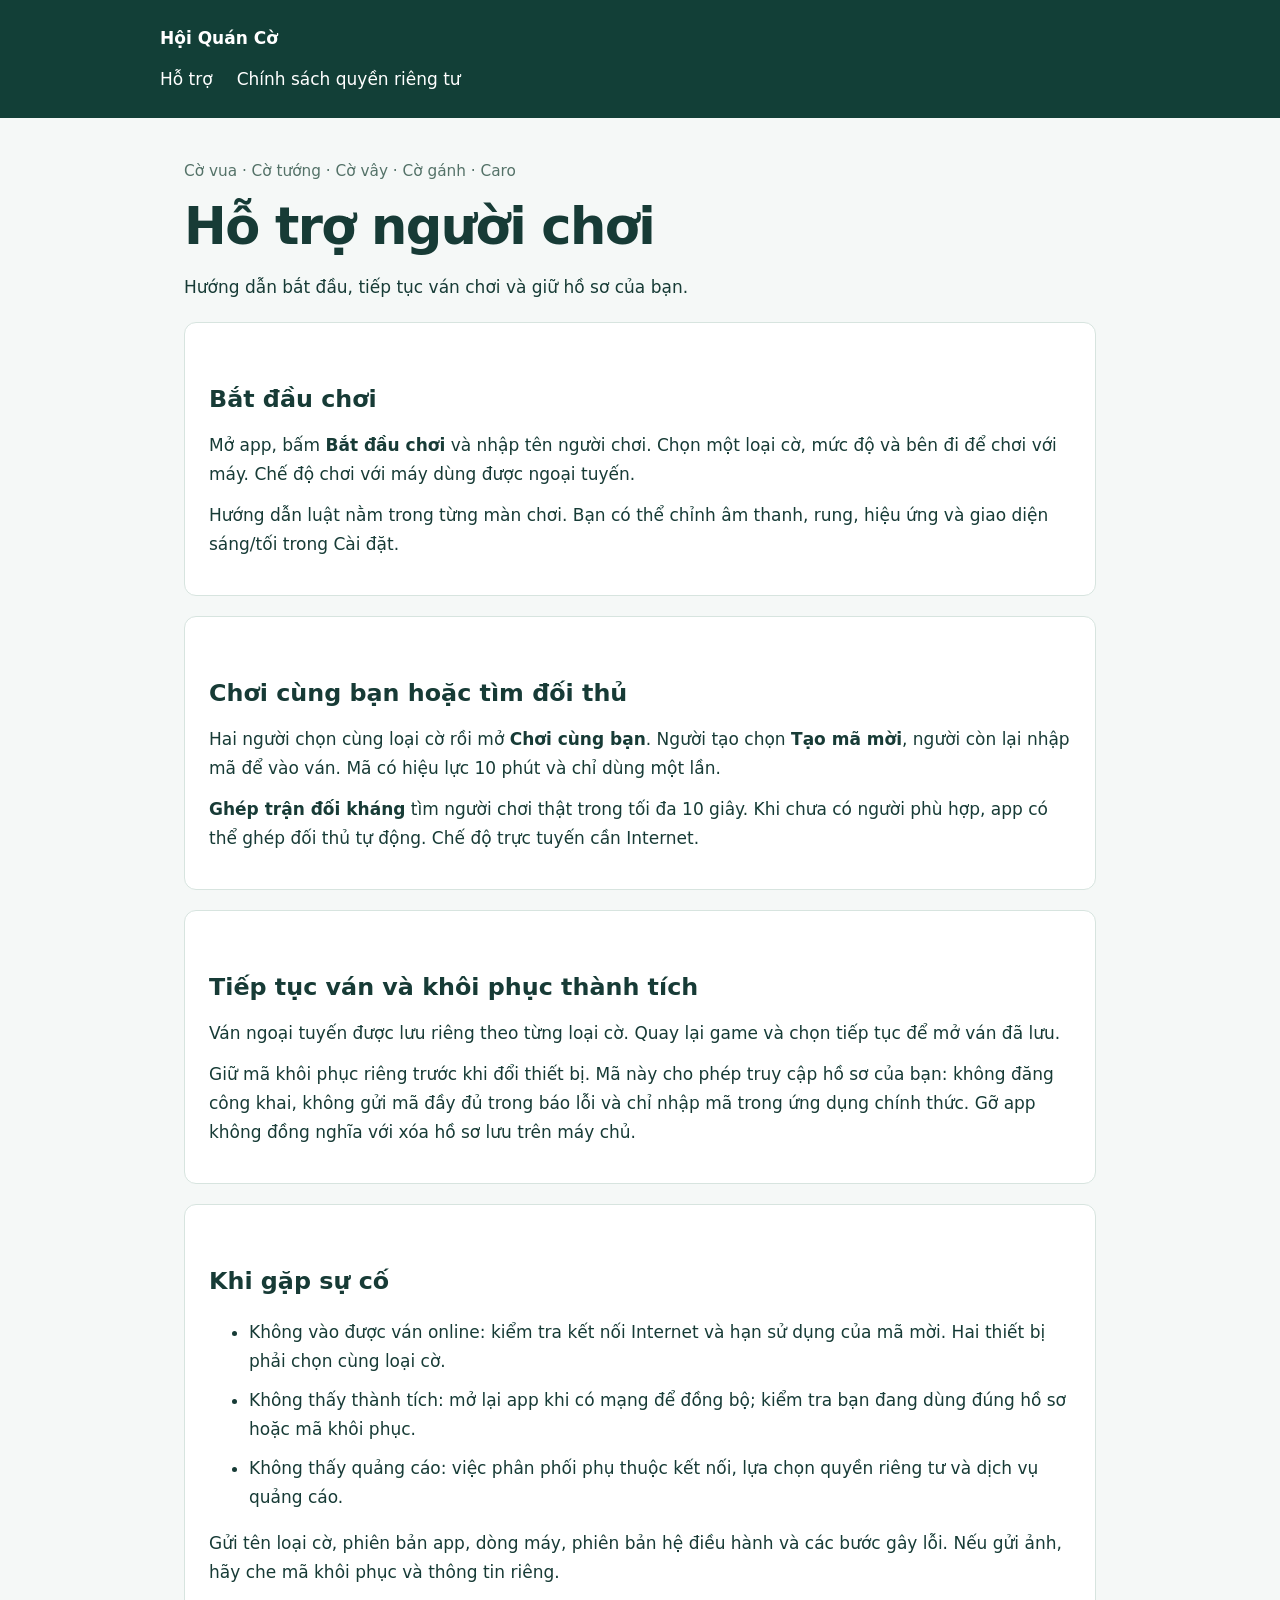
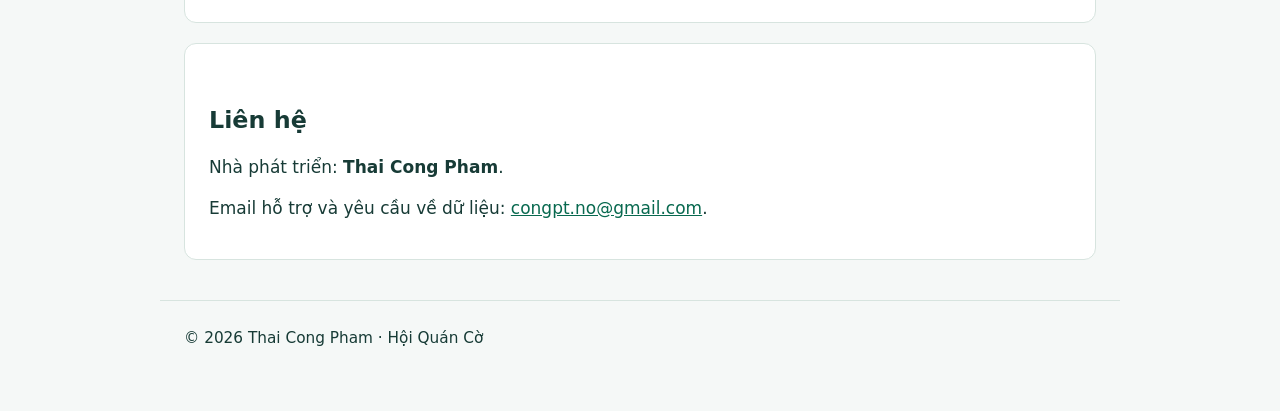
==== index.html @ 3de70e70 "Publish support and privacy pages for Hội Quán Cờ" ====
<!doctype html><html lang="vi"><head><meta charset="utf-8"><meta name="viewport" content="width=device-width,initial-scale=1"><title>Hỗ trợ — Hội Quán Cờ</title><meta name="description" content="Hướng dẫn chơi, khôi phục hồ sơ và liên hệ hỗ trợ ứng dụng Hội Quán Cờ."><link rel="stylesheet" href="style.css"><link rel="icon" href="data:image/svg+xml,%3Csvg xmlns='http://www.w3.org/2000/svg' viewBox='0 0 32 32'%3E%3Crect width='32' height='32' rx='6' fill='%23123f37'/%3E%3Cpath d='M8 8h8v8H8zm8 8h8v8h-8z' fill='%23efcc73'/%3E%3C/svg%3E"></head><body><header><a href="./">Hội Quán Cờ</a><nav aria-label="Điều hướng"><a href="./">Hỗ trợ</a><a href="privacy.html">Chính sách quyền riêng tư</a></nav></header><main><p class="meta">Cờ vua · Cờ tướng · Cờ vây · Cờ gánh · Caro</p><h1>Hỗ trợ người chơi</h1><p>Hướng dẫn bắt đầu, tiếp tục ván chơi và giữ hồ sơ của bạn.</p><section><h2>Bắt đầu chơi</h2><p>Mở app, bấm <strong>Bắt đầu chơi</strong> và nhập tên người chơi. Chọn một loại cờ, mức độ và bên đi để chơi với máy. Chế độ chơi với máy dùng được ngoại tuyến.</p><p>Hướng dẫn luật nằm trong từng màn chơi. Bạn có thể chỉnh âm thanh, rung, hiệu ứng và giao diện sáng/tối trong Cài đặt.</p></section><section><h2>Chơi cùng bạn hoặc tìm đối thủ</h2><p>Hai người chọn cùng loại cờ rồi mở <strong>Chơi cùng bạn</strong>. Người tạo chọn <strong>Tạo mã mời</strong>, người còn lại nhập mã để vào ván. Mã có hiệu lực 10 phút và chỉ dùng một lần.</p><p><strong>Ghép trận đối kháng</strong> tìm người chơi thật trong tối đa 10 giây. Khi chưa có người phù hợp, app có thể ghép đối thủ tự động. Chế độ trực tuyến cần Internet.</p></section><section><h2>Tiếp tục ván và khôi phục thành tích</h2><p>Ván ngoại tuyến được lưu riêng theo từng loại cờ. Quay lại game và chọn tiếp tục để mở ván đã lưu.</p><p>Giữ mã khôi phục riêng trước khi đổi thiết bị. Mã này cho phép truy cập hồ sơ của bạn: không đăng công khai, không gửi mã đầy đủ trong báo lỗi và chỉ nhập mã trong ứng dụng chính thức. Gỡ app không đồng nghĩa với xóa hồ sơ lưu trên máy chủ.</p></section><section><h2>Khi gặp sự cố</h2><ul><li>Không vào được ván online: kiểm tra kết nối Internet và hạn sử dụng của mã mời. Hai thiết bị phải chọn cùng loại cờ.</li><li>Không thấy thành tích: mở lại app khi có mạng để đồng bộ; kiểm tra bạn đang dùng đúng hồ sơ hoặc mã khôi phục.</li><li>Không thấy quảng cáo: việc phân phối phụ thuộc kết nối, lựa chọn quyền riêng tư và dịch vụ quảng cáo.</li></ul><p>Gửi tên loại cờ, phiên bản app, dòng máy, phiên bản hệ điều hành và các bước gây lỗi. Nếu gửi ảnh, hãy che mã khôi phục và thông tin riêng.</p></section><section><h2>Liên hệ</h2><p>Nhà phát triển: <strong>Thai Cong Pham</strong>.</p><p>Email hỗ trợ và yêu cầu về dữ liệu: <a href="mailto:congpt.no@gmail.com">congpt.no@gmail.com</a>.</p></section></main><footer>© 2026 Thai Cong Pham · Hội Quán Cờ</footer></body></html>
---- style.css ----
:root{font-family:system-ui,-apple-system,sans-serif;color:#173b36;background:#f5f8f7;font-size:17px;line-height:1.7}*{box-sizing:border-box}body{margin:0}header{background:#123f37;color:#fff;padding:24px max(24px,calc((100vw - 960px)/2))}header a{color:inherit;text-decoration:none;font-weight:750}nav{display:flex;gap:24px;flex-wrap:wrap;margin-top:12px}nav a{font-size:1rem;font-weight:500}main{max-width:960px;margin:40px auto;padding:0 24px}h1{font-size:clamp(2rem,5vw,3rem);line-height:1.2;letter-spacing:-.03em;margin:0 0 16px}h2{font-size:1.4rem;margin:32px 0 12px}p{margin:12px 0}a{color:#08694f;overflow-wrap:anywhere}section{background:white;border:1px solid #d7e4df;padding:24px;margin:20px 0;border-radius:12px}.meta{color:#547268;font-size:.9rem}footer{max-width:960px;margin:36px auto;padding:24px;border-top:1px solid #d7e4df;font-size:.9rem}li{margin-bottom:10px}strong{font-weight:700}@media(max-width:480px){main{margin-top:28px}section{padding:20px}nav{gap:16px}}
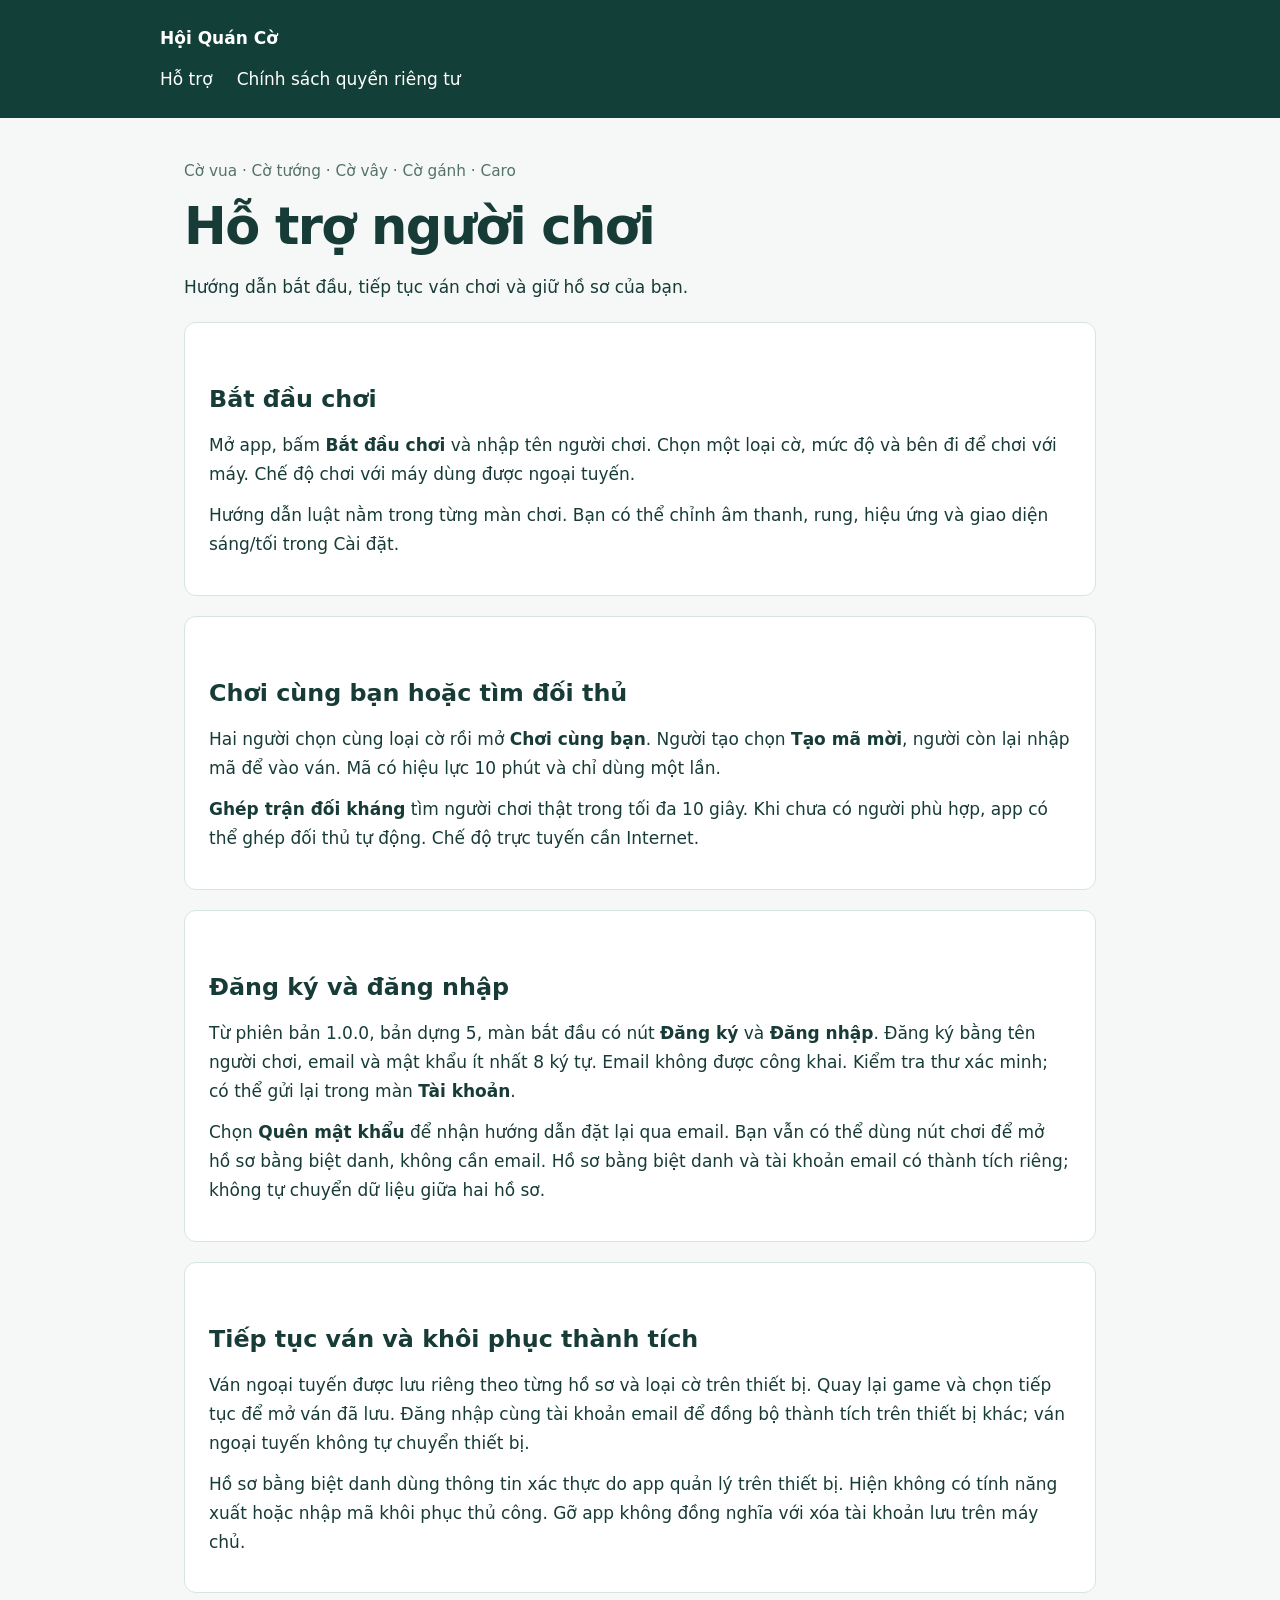
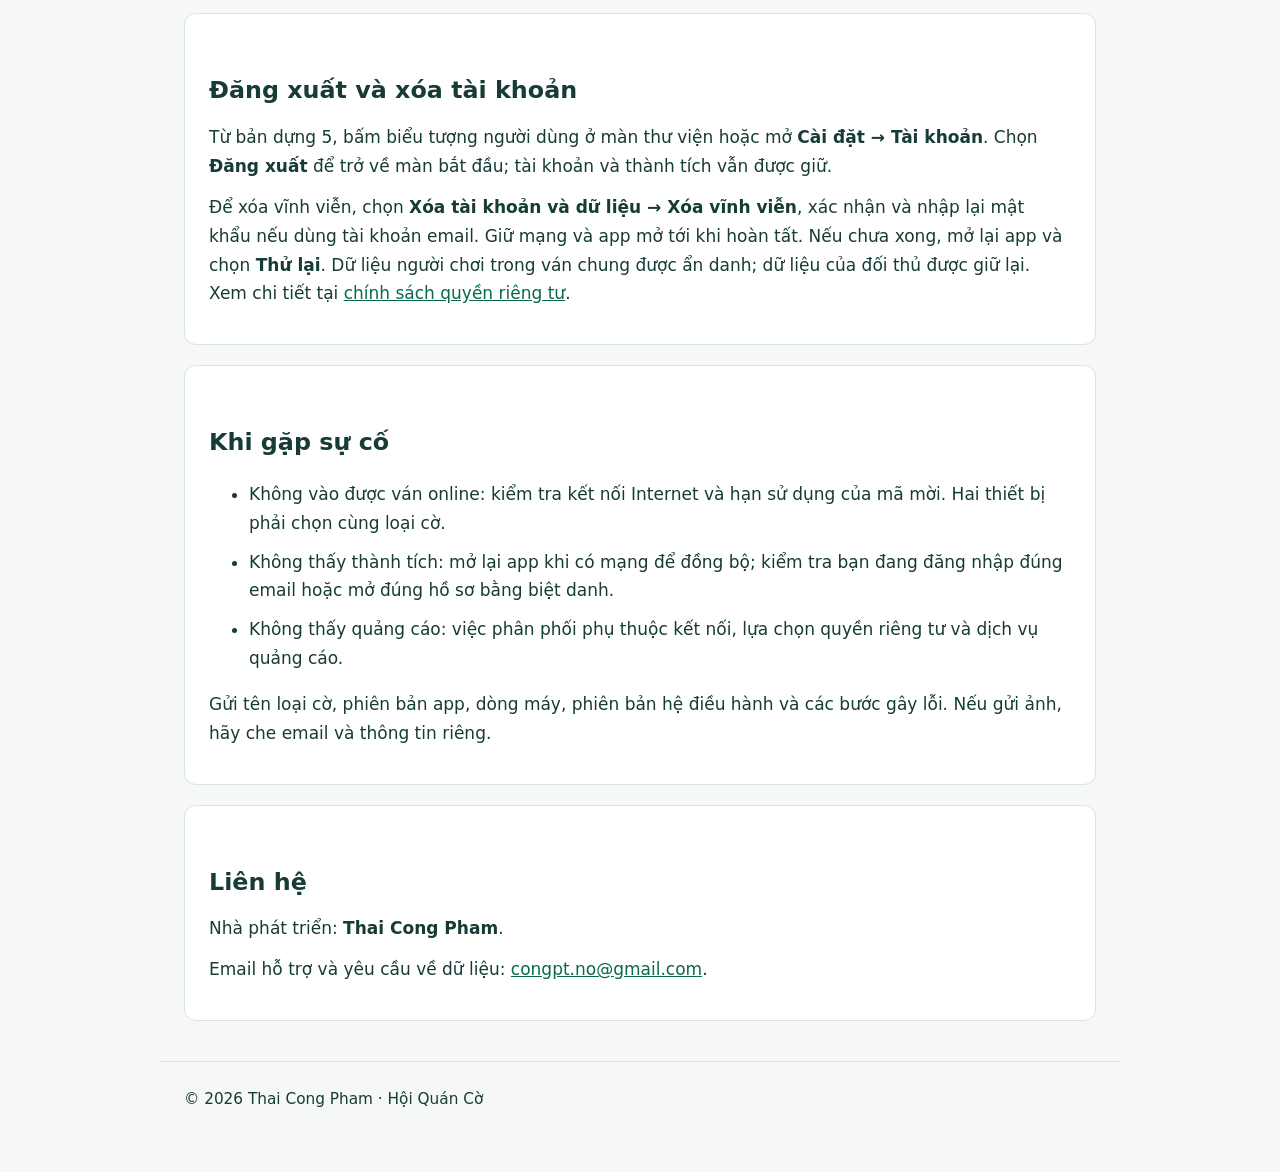
==== commit a2c52cf9: "Clarify email accounts, sign-out and account deletion for build 5" ====
--- a/index.html
+++ b/index.html
@@ -1 +1 @@
-<!doctype html><html lang="vi"><head><meta charset="utf-8"><meta name="viewport" content="width=device-width,initial-scale=1"><title>Hỗ trợ — Hội Quán Cờ</title><meta name="description" content="Hướng dẫn chơi, khôi phục hồ sơ và liên hệ hỗ trợ ứng dụng Hội Quán Cờ."><link rel="stylesheet" href="style.css"><link rel="icon" href="data:image/svg+xml,%3Csvg xmlns='http://www.w3.org/2000/svg' viewBox='0 0 32 32'%3E%3Crect width='32' height='32' rx='6' fill='%23123f37'/%3E%3Cpath d='M8 8h8v8H8zm8 8h8v8h-8z' fill='%23efcc73'/%3E%3C/svg%3E"></head><body><header><a href="./">Hội Quán Cờ</a><nav aria-label="Điều hướng"><a href="./">Hỗ trợ</a><a href="privacy.html">Chính sách quyền riêng tư</a></nav></header><main><p class="meta">Cờ vua · Cờ tướng · Cờ vây · Cờ gánh · Caro</p><h1>Hỗ trợ người chơi</h1><p>Hướng dẫn bắt đầu, tiếp tục ván chơi và giữ hồ sơ của bạn.</p><section><h2>Bắt đầu chơi</h2><p>Mở app, bấm <strong>Bắt đầu chơi</strong> và nhập tên người chơi. Chọn một loại cờ, mức độ và bên đi để chơi với máy. Chế độ chơi với máy dùng được ngoại tuyến.</p><p>Hướng dẫn luật nằm trong từng màn chơi. Bạn có thể chỉnh âm thanh, rung, hiệu ứng và giao diện sáng/tối trong Cài đặt.</p></section><section><h2>Chơi cùng bạn hoặc tìm đối thủ</h2><p>Hai người chọn cùng loại cờ rồi mở <strong>Chơi cùng bạn</strong>. Người tạo chọn <strong>Tạo mã mời</strong>, người còn lại nhập mã để vào ván. Mã có hiệu lực 10 phút và chỉ dùng một lần.</p><p><strong>Ghép trận đối kháng</strong> tìm người chơi thật trong tối đa 10 giây. Khi chưa có người phù hợp, app có thể ghép đối thủ tự động. Chế độ trực tuyến cần Internet.</p></section><section><h2>Tiếp tục ván và khôi phục thành tích</h2><p>Ván ngoại tuyến được lưu riêng theo từng loại cờ. Quay lại game và chọn tiếp tục để mở ván đã lưu.</p><p>Giữ mã khôi phục riêng trước khi đổi thiết bị. Mã này cho phép truy cập hồ sơ của bạn: không đăng công khai, không gửi mã đầy đủ trong báo lỗi và chỉ nhập mã trong ứng dụng chính thức. Gỡ app không đồng nghĩa với xóa hồ sơ lưu trên máy chủ.</p></section><section><h2>Khi gặp sự cố</h2><ul><li>Không vào được ván online: kiểm tra kết nối Internet và hạn sử dụng của mã mời. Hai thiết bị phải chọn cùng loại cờ.</li><li>Không thấy thành tích: mở lại app khi có mạng để đồng bộ; kiểm tra bạn đang dùng đúng hồ sơ hoặc mã khôi phục.</li><li>Không thấy quảng cáo: việc phân phối phụ thuộc kết nối, lựa chọn quyền riêng tư và dịch vụ quảng cáo.</li></ul><p>Gửi tên loại cờ, phiên bản app, dòng máy, phiên bản hệ điều hành và các bước gây lỗi. Nếu gửi ảnh, hãy che mã khôi phục và thông tin riêng.</p></section><section><h2>Liên hệ</h2><p>Nhà phát triển: <strong>Thai Cong Pham</strong>.</p><p>Email hỗ trợ và yêu cầu về dữ liệu: <a href="mailto:congpt.no@gmail.com">congpt.no@gmail.com</a>.</p></section></main><footer>© 2026 Thai Cong Pham · Hội Quán Cờ</footer></body></html>
+<!doctype html><html lang="vi"><head><meta charset="utf-8"><meta name="viewport" content="width=device-width,initial-scale=1"><title>Hỗ trợ — Hội Quán Cờ</title><meta name="description" content="Hướng dẫn chơi, tài khoản và liên hệ hỗ trợ ứng dụng Hội Quán Cờ."><link rel="stylesheet" href="style.css"><link rel="icon" href="data:image/svg+xml,%3Csvg xmlns='http://www.w3.org/2000/svg' viewBox='0 0 32 32'%3E%3Crect width='32' height='32' rx='6' fill='%23123f37'/%3E%3Cpath d='M8 8h8v8H8zm8 8h8v8h-8z' fill='%23efcc73'/%3E%3C/svg%3E"></head><body><header><a href="./">Hội Quán Cờ</a><nav aria-label="Điều hướng"><a href="./">Hỗ trợ</a><a href="privacy.html">Chính sách quyền riêng tư</a></nav></header><main><p class="meta">Cờ vua · Cờ tướng · Cờ vây · Cờ gánh · Caro</p><h1>Hỗ trợ người chơi</h1><p>Hướng dẫn bắt đầu, tiếp tục ván chơi và giữ hồ sơ của bạn.</p><section><h2>Bắt đầu chơi</h2><p>Mở app, bấm <strong>Bắt đầu chơi</strong> và nhập tên người chơi. Chọn một loại cờ, mức độ và bên đi để chơi với máy. Chế độ chơi với máy dùng được ngoại tuyến.</p><p>Hướng dẫn luật nằm trong từng màn chơi. Bạn có thể chỉnh âm thanh, rung, hiệu ứng và giao diện sáng/tối trong Cài đặt.</p></section><section><h2>Chơi cùng bạn hoặc tìm đối thủ</h2><p>Hai người chọn cùng loại cờ rồi mở <strong>Chơi cùng bạn</strong>. Người tạo chọn <strong>Tạo mã mời</strong>, người còn lại nhập mã để vào ván. Mã có hiệu lực 10 phút và chỉ dùng một lần.</p><p><strong>Ghép trận đối kháng</strong> tìm người chơi thật trong tối đa 10 giây. Khi chưa có người phù hợp, app có thể ghép đối thủ tự động. Chế độ trực tuyến cần Internet.</p></section><section><h2>Đăng ký và đăng nhập</h2><p>Từ phiên bản 1.0.0, bản dựng 5, màn bắt đầu có nút <strong>Đăng ký</strong> và <strong>Đăng nhập</strong>. Đăng ký bằng tên người chơi, email và mật khẩu ít nhất 8 ký tự. Email không được công khai. Kiểm tra thư xác minh; có thể gửi lại trong màn <strong>Tài khoản</strong>.</p><p>Chọn <strong>Quên mật khẩu</strong> để nhận hướng dẫn đặt lại qua email. Bạn vẫn có thể dùng nút chơi để mở hồ sơ bằng biệt danh, không cần email. Hồ sơ bằng biệt danh và tài khoản email có thành tích riêng; không tự chuyển dữ liệu giữa hai hồ sơ.</p></section><section><h2>Tiếp tục ván và khôi phục thành tích</h2><p>Ván ngoại tuyến được lưu riêng theo từng hồ sơ và loại cờ trên thiết bị. Quay lại game và chọn tiếp tục để mở ván đã lưu. Đăng nhập cùng tài khoản email để đồng bộ thành tích trên thiết bị khác; ván ngoại tuyến không tự chuyển thiết bị.</p><p>Hồ sơ bằng biệt danh dùng thông tin xác thực do app quản lý trên thiết bị. Hiện không có tính năng xuất hoặc nhập mã khôi phục thủ công. Gỡ app không đồng nghĩa với xóa tài khoản lưu trên máy chủ.</p></section><section><h2>Đăng xuất và xóa tài khoản</h2><p>Từ bản dựng 5, bấm biểu tượng người dùng ở màn thư viện hoặc mở <strong>Cài đặt → Tài khoản</strong>. Chọn <strong>Đăng xuất</strong> để trở về màn bắt đầu; tài khoản và thành tích vẫn được giữ.</p><p>Để xóa vĩnh viễn, chọn <strong>Xóa tài khoản và dữ liệu → Xóa vĩnh viễn</strong>, xác nhận và nhập lại mật khẩu nếu dùng tài khoản email. Giữ mạng và app mở tới khi hoàn tất. Nếu chưa xong, mở lại app và chọn <strong>Thử lại</strong>. Dữ liệu người chơi trong ván chung được ẩn danh; dữ liệu của đối thủ được giữ lại. Xem chi tiết tại <a href="privacy.html">chính sách quyền riêng tư</a>.</p></section><section><h2>Khi gặp sự cố</h2><ul><li>Không vào được ván online: kiểm tra kết nối Internet và hạn sử dụng của mã mời. Hai thiết bị phải chọn cùng loại cờ.</li><li>Không thấy thành tích: mở lại app khi có mạng để đồng bộ; kiểm tra bạn đang đăng nhập đúng email hoặc mở đúng hồ sơ bằng biệt danh.</li><li>Không thấy quảng cáo: việc phân phối phụ thuộc kết nối, lựa chọn quyền riêng tư và dịch vụ quảng cáo.</li></ul><p>Gửi tên loại cờ, phiên bản app, dòng máy, phiên bản hệ điều hành và các bước gây lỗi. Nếu gửi ảnh, hãy che email và thông tin riêng.</p></section><section><h2>Liên hệ</h2><p>Nhà phát triển: <strong>Thai Cong Pham</strong>.</p><p>Email hỗ trợ và yêu cầu về dữ liệu: <a href="mailto:congpt.no@gmail.com">congpt.no@gmail.com</a>.</p></section></main><footer>© 2026 Thai Cong Pham · Hội Quán Cờ</footer></body></html>
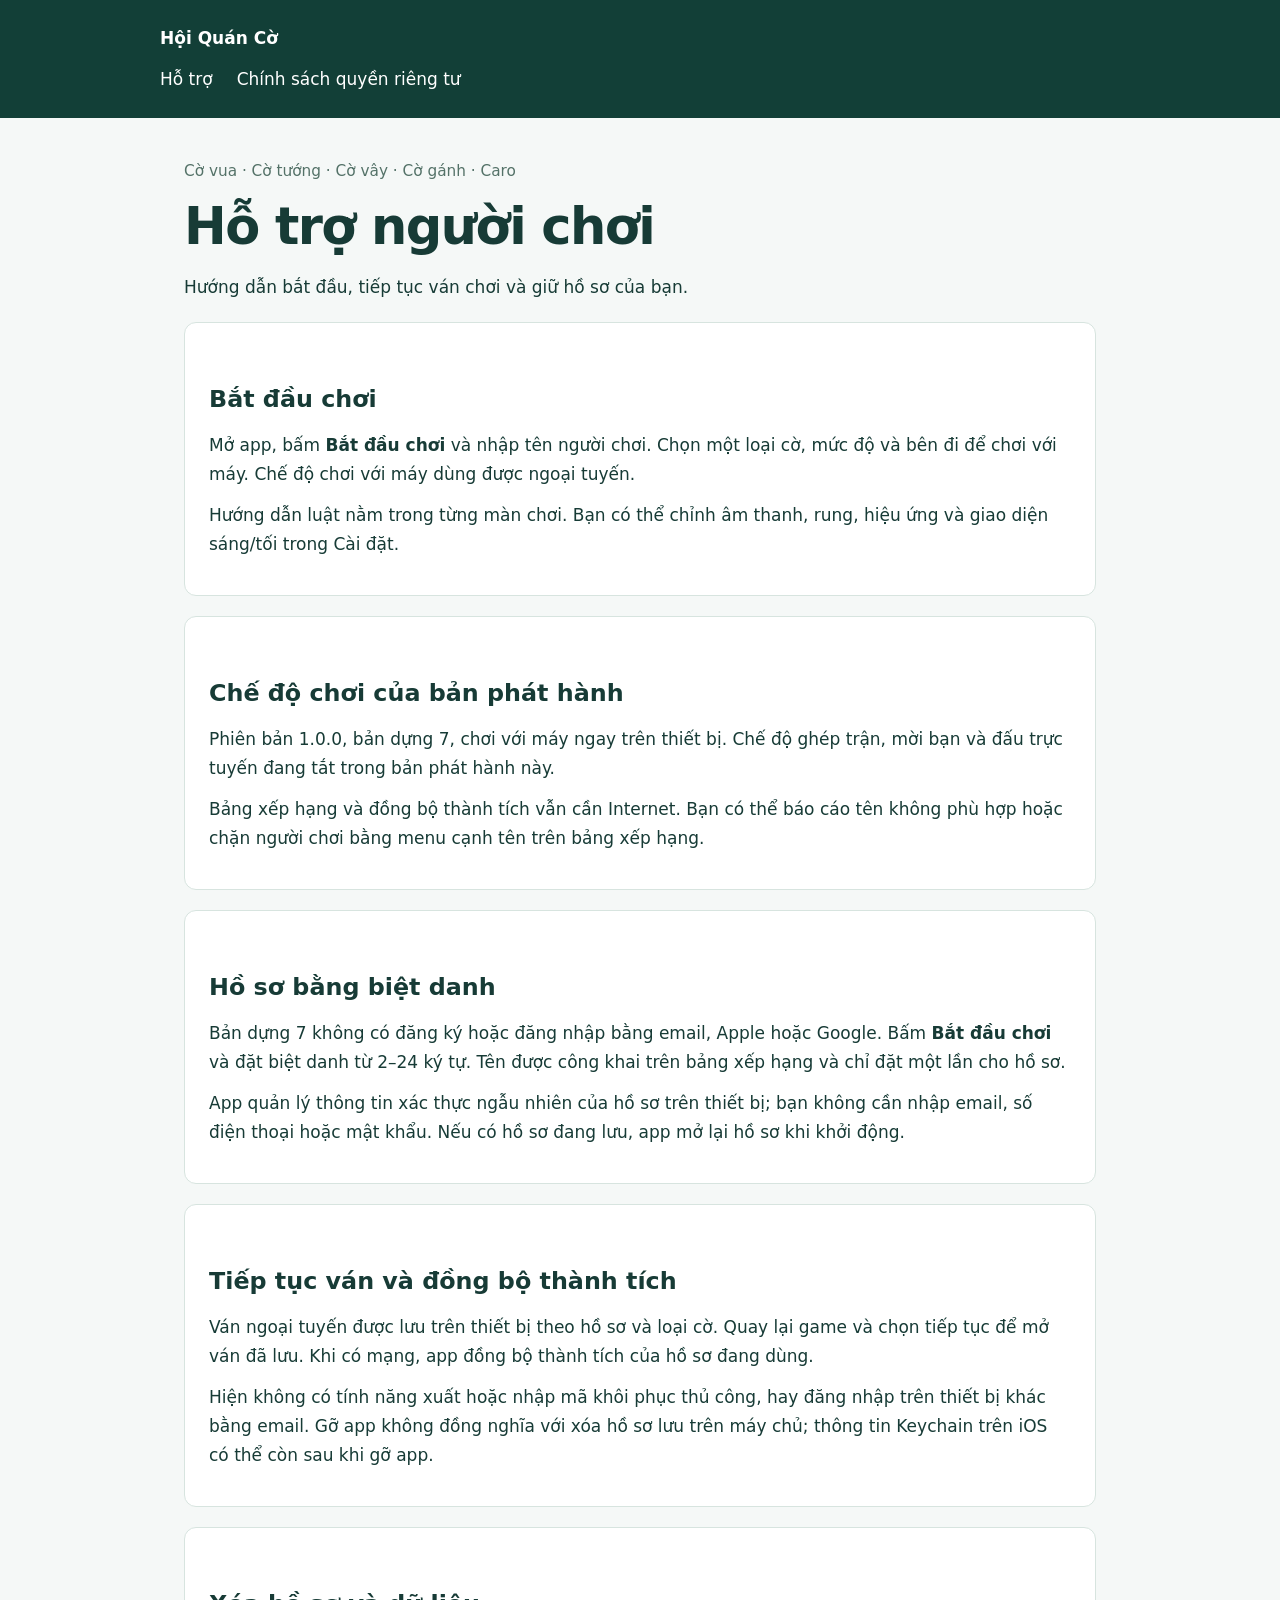
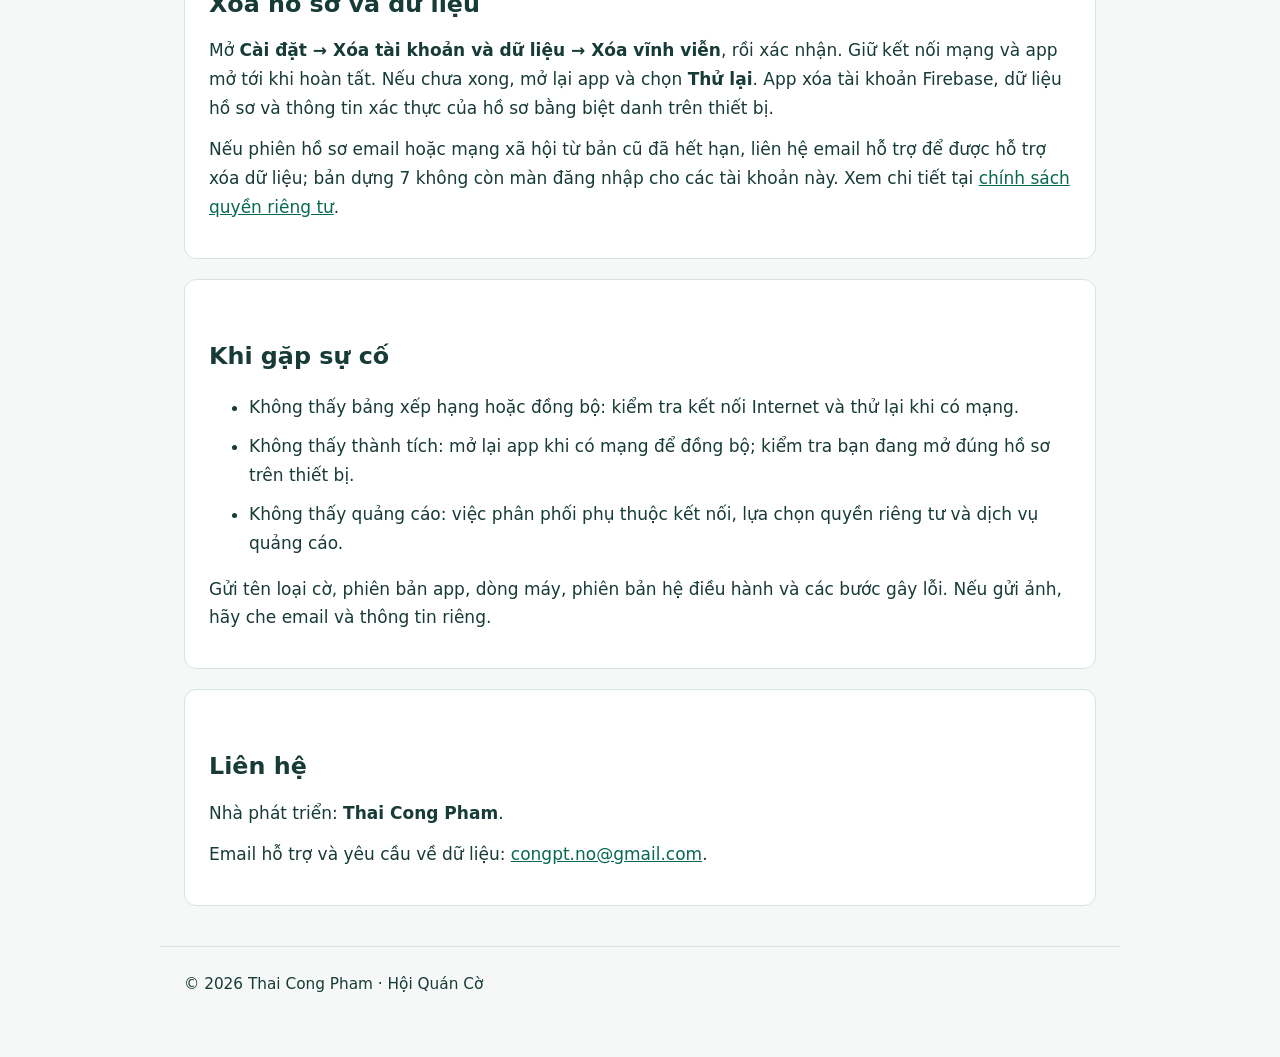
==== commit 2928e6a9: "Update Hoi Quan Co support and privacy for nickname-only offline build 7" ====
--- a/index.html
+++ b/index.html
@@ -1 +1 @@
-<!doctype html><html lang="vi"><head><meta charset="utf-8"><meta name="viewport" content="width=device-width,initial-scale=1"><title>Hỗ trợ — Hội Quán Cờ</title><meta name="description" content="Hướng dẫn chơi, tài khoản và liên hệ hỗ trợ ứng dụng Hội Quán Cờ."><link rel="stylesheet" href="style.css"><link rel="icon" href="data:image/svg+xml,%3Csvg xmlns='http://www.w3.org/2000/svg' viewBox='0 0 32 32'%3E%3Crect width='32' height='32' rx='6' fill='%23123f37'/%3E%3Cpath d='M8 8h8v8H8zm8 8h8v8h-8z' fill='%23efcc73'/%3E%3C/svg%3E"></head><body><header><a href="./">Hội Quán Cờ</a><nav aria-label="Điều hướng"><a href="./">Hỗ trợ</a><a href="privacy.html">Chính sách quyền riêng tư</a></nav></header><main><p class="meta">Cờ vua · Cờ tướng · Cờ vây · Cờ gánh · Caro</p><h1>Hỗ trợ người chơi</h1><p>Hướng dẫn bắt đầu, tiếp tục ván chơi và giữ hồ sơ của bạn.</p><section><h2>Bắt đầu chơi</h2><p>Mở app, bấm <strong>Bắt đầu chơi</strong> và nhập tên người chơi. Chọn một loại cờ, mức độ và bên đi để chơi với máy. Chế độ chơi với máy dùng được ngoại tuyến.</p><p>Hướng dẫn luật nằm trong từng màn chơi. Bạn có thể chỉnh âm thanh, rung, hiệu ứng và giao diện sáng/tối trong Cài đặt.</p></section><section><h2>Chơi cùng bạn hoặc tìm đối thủ</h2><p>Hai người chọn cùng loại cờ rồi mở <strong>Chơi cùng bạn</strong>. Người tạo chọn <strong>Tạo mã mời</strong>, người còn lại nhập mã để vào ván. Mã có hiệu lực 10 phút và chỉ dùng một lần.</p><p><strong>Ghép trận đối kháng</strong> tìm người chơi thật trong tối đa 10 giây. Khi chưa có người phù hợp, app có thể ghép đối thủ tự động. Chế độ trực tuyến cần Internet.</p></section><section><h2>Đăng ký và đăng nhập</h2><p>Từ phiên bản 1.0.0, bản dựng 5, màn bắt đầu có nút <strong>Đăng ký</strong> và <strong>Đăng nhập</strong>. Đăng ký bằng tên người chơi, email và mật khẩu ít nhất 8 ký tự. Email không được công khai. Kiểm tra thư xác minh; có thể gửi lại trong màn <strong>Tài khoản</strong>.</p><p>Chọn <strong>Quên mật khẩu</strong> để nhận hướng dẫn đặt lại qua email. Bạn vẫn có thể dùng nút chơi để mở hồ sơ bằng biệt danh, không cần email. Hồ sơ bằng biệt danh và tài khoản email có thành tích riêng; không tự chuyển dữ liệu giữa hai hồ sơ.</p></section><section><h2>Tiếp tục ván và khôi phục thành tích</h2><p>Ván ngoại tuyến được lưu riêng theo từng hồ sơ và loại cờ trên thiết bị. Quay lại game và chọn tiếp tục để mở ván đã lưu. Đăng nhập cùng tài khoản email để đồng bộ thành tích trên thiết bị khác; ván ngoại tuyến không tự chuyển thiết bị.</p><p>Hồ sơ bằng biệt danh dùng thông tin xác thực do app quản lý trên thiết bị. Hiện không có tính năng xuất hoặc nhập mã khôi phục thủ công. Gỡ app không đồng nghĩa với xóa tài khoản lưu trên máy chủ.</p></section><section><h2>Đăng xuất và xóa tài khoản</h2><p>Từ bản dựng 5, bấm biểu tượng người dùng ở màn thư viện hoặc mở <strong>Cài đặt → Tài khoản</strong>. Chọn <strong>Đăng xuất</strong> để trở về màn bắt đầu; tài khoản và thành tích vẫn được giữ.</p><p>Để xóa vĩnh viễn, chọn <strong>Xóa tài khoản và dữ liệu → Xóa vĩnh viễn</strong>, xác nhận và nhập lại mật khẩu nếu dùng tài khoản email. Giữ mạng và app mở tới khi hoàn tất. Nếu chưa xong, mở lại app và chọn <strong>Thử lại</strong>. Dữ liệu người chơi trong ván chung được ẩn danh; dữ liệu của đối thủ được giữ lại. Xem chi tiết tại <a href="privacy.html">chính sách quyền riêng tư</a>.</p></section><section><h2>Khi gặp sự cố</h2><ul><li>Không vào được ván online: kiểm tra kết nối Internet và hạn sử dụng của mã mời. Hai thiết bị phải chọn cùng loại cờ.</li><li>Không thấy thành tích: mở lại app khi có mạng để đồng bộ; kiểm tra bạn đang đăng nhập đúng email hoặc mở đúng hồ sơ bằng biệt danh.</li><li>Không thấy quảng cáo: việc phân phối phụ thuộc kết nối, lựa chọn quyền riêng tư và dịch vụ quảng cáo.</li></ul><p>Gửi tên loại cờ, phiên bản app, dòng máy, phiên bản hệ điều hành và các bước gây lỗi. Nếu gửi ảnh, hãy che email và thông tin riêng.</p></section><section><h2>Liên hệ</h2><p>Nhà phát triển: <strong>Thai Cong Pham</strong>.</p><p>Email hỗ trợ và yêu cầu về dữ liệu: <a href="mailto:congpt.no@gmail.com">congpt.no@gmail.com</a>.</p></section></main><footer>© 2026 Thai Cong Pham · Hội Quán Cờ</footer></body></html>
+<!doctype html><html lang="vi"><head><meta charset="utf-8"><meta name="viewport" content="width=device-width,initial-scale=1"><title>Hỗ trợ — Hội Quán Cờ</title><meta name="description" content="Hướng dẫn chơi, tài khoản và liên hệ hỗ trợ ứng dụng Hội Quán Cờ."><link rel="stylesheet" href="style.css"><link rel="icon" href="data:image/svg+xml,%3Csvg xmlns='http://www.w3.org/2000/svg' viewBox='0 0 32 32'%3E%3Crect width='32' height='32' rx='6' fill='%23123f37'/%3E%3Cpath d='M8 8h8v8H8zm8 8h8v8h-8z' fill='%23efcc73'/%3E%3C/svg%3E"></head><body><header><a href="./">Hội Quán Cờ</a><nav aria-label="Điều hướng"><a href="./">Hỗ trợ</a><a href="privacy.html">Chính sách quyền riêng tư</a></nav></header><main><p class="meta">Cờ vua · Cờ tướng · Cờ vây · Cờ gánh · Caro</p><h1>Hỗ trợ người chơi</h1><p>Hướng dẫn bắt đầu, tiếp tục ván chơi và giữ hồ sơ của bạn.</p><section><h2>Bắt đầu chơi</h2><p>Mở app, bấm <strong>Bắt đầu chơi</strong> và nhập tên người chơi. Chọn một loại cờ, mức độ và bên đi để chơi với máy. Chế độ chơi với máy dùng được ngoại tuyến.</p><p>Hướng dẫn luật nằm trong từng màn chơi. Bạn có thể chỉnh âm thanh, rung, hiệu ứng và giao diện sáng/tối trong Cài đặt.</p></section><section><h2>Chế độ chơi của bản phát hành</h2><p>Phiên bản 1.0.0, bản dựng 7, chơi với máy ngay trên thiết bị. Chế độ ghép trận, mời bạn và đấu trực tuyến đang tắt trong bản phát hành này.</p><p>Bảng xếp hạng và đồng bộ thành tích vẫn cần Internet. Bạn có thể báo cáo tên không phù hợp hoặc chặn người chơi bằng menu cạnh tên trên bảng xếp hạng.</p></section><section><h2>Hồ sơ bằng biệt danh</h2><p>Bản dựng 7 không có đăng ký hoặc đăng nhập bằng email, Apple hoặc Google. Bấm <strong>Bắt đầu chơi</strong> và đặt biệt danh từ 2–24 ký tự. Tên được công khai trên bảng xếp hạng và chỉ đặt một lần cho hồ sơ.</p><p>App quản lý thông tin xác thực ngẫu nhiên của hồ sơ trên thiết bị; bạn không cần nhập email, số điện thoại hoặc mật khẩu. Nếu có hồ sơ đang lưu, app mở lại hồ sơ khi khởi động.</p></section><section><h2>Tiếp tục ván và đồng bộ thành tích</h2><p>Ván ngoại tuyến được lưu trên thiết bị theo hồ sơ và loại cờ. Quay lại game và chọn tiếp tục để mở ván đã lưu. Khi có mạng, app đồng bộ thành tích của hồ sơ đang dùng.</p><p>Hiện không có tính năng xuất hoặc nhập mã khôi phục thủ công, hay đăng nhập trên thiết bị khác bằng email. Gỡ app không đồng nghĩa với xóa hồ sơ lưu trên máy chủ; thông tin Keychain trên iOS có thể còn sau khi gỡ app.</p></section><section><h2>Xóa hồ sơ và dữ liệu</h2><p>Mở <strong>Cài đặt → Xóa tài khoản và dữ liệu → Xóa vĩnh viễn</strong>, rồi xác nhận. Giữ kết nối mạng và app mở tới khi hoàn tất. Nếu chưa xong, mở lại app và chọn <strong>Thử lại</strong>. App xóa tài khoản Firebase, dữ liệu hồ sơ và thông tin xác thực của hồ sơ bằng biệt danh trên thiết bị.</p><p>Nếu phiên hồ sơ email hoặc mạng xã hội từ bản cũ đã hết hạn, liên hệ email hỗ trợ để được hỗ trợ xóa dữ liệu; bản dựng 7 không còn màn đăng nhập cho các tài khoản này. Xem chi tiết tại <a href="privacy.html">chính sách quyền riêng tư</a>.</p></section><section><h2>Khi gặp sự cố</h2><ul><li>Không thấy bảng xếp hạng hoặc đồng bộ: kiểm tra kết nối Internet và thử lại khi có mạng.</li><li>Không thấy thành tích: mở lại app khi có mạng để đồng bộ; kiểm tra bạn đang mở đúng hồ sơ trên thiết bị.</li><li>Không thấy quảng cáo: việc phân phối phụ thuộc kết nối, lựa chọn quyền riêng tư và dịch vụ quảng cáo.</li></ul><p>Gửi tên loại cờ, phiên bản app, dòng máy, phiên bản hệ điều hành và các bước gây lỗi. Nếu gửi ảnh, hãy che email và thông tin riêng.</p></section><section><h2>Liên hệ</h2><p>Nhà phát triển: <strong>Thai Cong Pham</strong>.</p><p>Email hỗ trợ và yêu cầu về dữ liệu: <a href="mailto:congpt.no@gmail.com">congpt.no@gmail.com</a>.</p></section></main><footer>© 2026 Thai Cong Pham · Hội Quán Cờ</footer></body></html>
